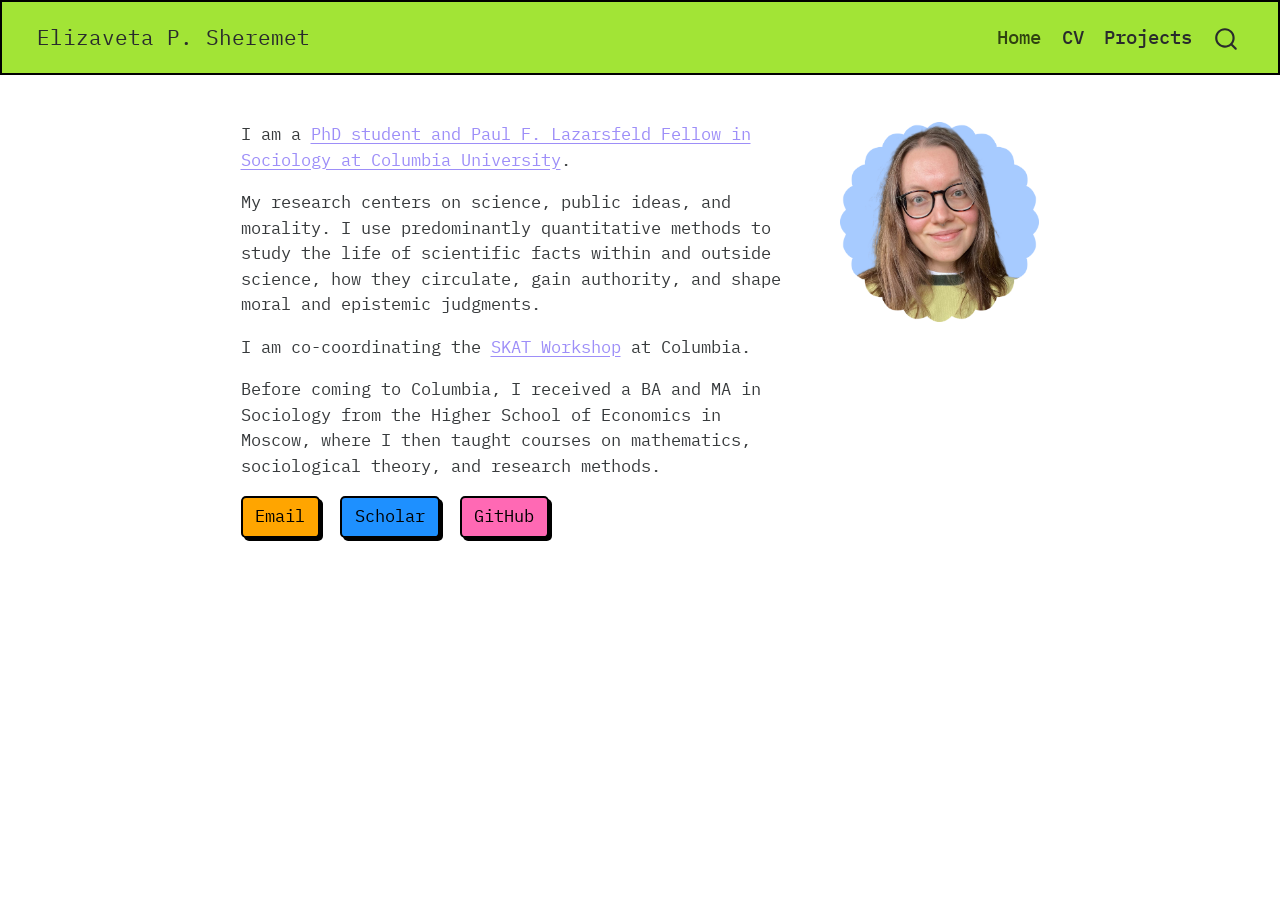
==== index.html @ 7d517378 "Built site for gh-pages" ====
<!DOCTYPE html>
<html xmlns="http://www.w3.org/1999/xhtml" lang="en" xml:lang="en"><head>

<meta charset="utf-8">
<meta name="generator" content="quarto-1.8.25">

<meta name="viewport" content="width=device-width, initial-scale=1.0, user-scalable=yes">


<title>Elizaveta P. Sheremet</title>
<style>
code{white-space: pre-wrap;}
span.smallcaps{font-variant: small-caps;}
div.columns{display: flex; gap: min(4vw, 1.5em);}
div.column{flex: auto; overflow-x: auto;}
div.hanging-indent{margin-left: 1.5em; text-indent: -1.5em;}
ul.task-list{list-style: none;}
ul.task-list li input[type="checkbox"] {
  width: 0.8em;
  margin: 0 0.8em 0.2em -1em; /* quarto-specific, see https://github.com/quarto-dev/quarto-cli/issues/4556 */ 
  vertical-align: middle;
}
</style>


<script src="site_libs/quarto-nav/quarto-nav.js"></script>
<script src="site_libs/quarto-nav/headroom.min.js"></script>
<script src="site_libs/clipboard/clipboard.min.js"></script>
<script src="site_libs/quarto-search/autocomplete.umd.js"></script>
<script src="site_libs/quarto-search/fuse.min.js"></script>
<script src="site_libs/quarto-search/quarto-search.js"></script>
<meta name="quarto:offset" content="./">
<link href="./favicon.ico" rel="icon">
<script src="site_libs/quarto-html/quarto.js" type="module"></script>
<script src="site_libs/quarto-html/tabsets/tabsets.js" type="module"></script>
<script src="site_libs/quarto-html/axe/axe-check.js" type="module"></script>
<script src="site_libs/quarto-html/popper.min.js"></script>
<script src="site_libs/quarto-html/tippy.umd.min.js"></script>
<script src="site_libs/quarto-html/anchor.min.js"></script>
<link href="site_libs/quarto-html/tippy.css" rel="stylesheet">
<link href="site_libs/quarto-html/quarto-syntax-highlighting-7b89279ff1a6dce999919e0e67d4d9ec.css" rel="stylesheet" id="quarto-text-highlighting-styles">
<script src="site_libs/bootstrap/bootstrap.min.js"></script>
<link href="site_libs/bootstrap/bootstrap-icons.css" rel="stylesheet">
<link href="site_libs/bootstrap/bootstrap-4eac4ff48088df98a151ddc6c1bdc7be.min.css" rel="stylesheet" append-hash="true" id="quarto-bootstrap" data-mode="light">
<script id="quarto-search-options" type="application/json">{
  "location": "navbar",
  "copy-button": false,
  "collapse-after": 3,
  "panel-placement": "end",
  "type": "overlay",
  "limit": 50,
  "keyboard-shortcut": [
    "f",
    "/",
    "s"
  ],
  "show-item-context": false,
  "language": {
    "search-no-results-text": "No results",
    "search-matching-documents-text": "matching documents",
    "search-copy-link-title": "Copy link to search",
    "search-hide-matches-text": "Hide additional matches",
    "search-more-match-text": "more match in this document",
    "search-more-matches-text": "more matches in this document",
    "search-clear-button-title": "Clear",
    "search-text-placeholder": "",
    "search-detached-cancel-button-title": "Cancel",
    "search-submit-button-title": "Submit",
    "search-label": "Search"
  }
}</script>
<meta name="google-site-verification" content="LUNtEe6tqJb_b_7XhsqfOBfBvBgoexMT283a1C5HyC0">


</head>

<body class="nav-fixed fullcontent quarto-light">

<div id="quarto-search-results"></div>
  <header id="quarto-header" class="headroom fixed-top">
    <nav class="navbar navbar-expand-lg " data-bs-theme="dark">
      <div class="navbar-container container-fluid">
      <div class="navbar-brand-container mx-auto">
    <a href="./index.html" class="navbar-brand navbar-brand-logo">
    </a>
    <a class="navbar-brand" href="./index.html">
    <span class="navbar-title">Elizaveta P. Sheremet</span>
    </a>
  </div>
            <div id="quarto-search" class="" title="Search"></div>
          <button class="navbar-toggler" type="button" data-bs-toggle="collapse" data-bs-target="#navbarCollapse" aria-controls="navbarCollapse" role="menu" aria-expanded="false" aria-label="Toggle navigation" onclick="if (window.quartoToggleHeadroom) { window.quartoToggleHeadroom(); }">
  <span class="navbar-toggler-icon"></span>
</button>
          <div class="collapse navbar-collapse" id="navbarCollapse">
            <ul class="navbar-nav navbar-nav-scroll ms-auto">
  <li class="nav-item">
    <a class="nav-link active" href="./index.html" aria-current="page"> 
<span class="menu-text">Home</span></a>
  </li>  
  <li class="nav-item">
    <a class="nav-link" href="./cv.html"> 
<span class="menu-text">CV</span></a>
  </li>  
  <li class="nav-item">
    <a class="nav-link" href="./projects.html"> 
<span class="menu-text">Projects</span></a>
  </li>  
</ul>
          </div> <!-- /navcollapse -->
            <div class="quarto-navbar-tools">
</div>
      </div> <!-- /container-fluid -->
    </nav>
</header>
<!-- content -->
<div id="quarto-content" class="quarto-container page-columns page-rows-contents page-layout-article page-navbar">
<!-- sidebar -->
<!-- margin-sidebar -->
    
<!-- main -->
<main class="content" id="quarto-document-content"><header id="title-block-header" class="quarto-title-block"></header>




<div class="columns">
<div class="column" style="width:70%;">
<p>I am a <a href="https://sociology.columbia.edu/content/elizaveta-sheremet">PhD student and Paul F. Lazarsfeld Fellow in Sociology at Columbia University</a>.</p>
<p>My research centers on science, public ideas, and morality. I use predominantly quantitative methods to study the life of scientific facts within and outside science, how they circulate, gain authority, and shape moral and epistemic judgments.</p>
<p>I am co-coordinating the <a href="https://trustcollaboratory.org/skat">SKAT Workshop</a> at Columbia.</p>
<p>Before coming to Columbia, I received a BA and MA in Sociology from the Higher School of Economics in Moscow, where I then taught courses on mathematics, sociological theory, and research methods.</p>
</div><div class="column" style="width:5%;">

</div><div class="column" style="width:25%;">
<p><img src="images/liza2.png" class="img-fluid"></p>
</div>
</div>
<div class="d-flex gap-3 flex-wrap">
<p><a class="btn btn-orange" href="mailto:es4132@columbia.edu" role="button"> Email </a></p>
<p><a class="btn btn-blue" href="https://scholar.google.com/citations?user=Q6bDMIllIEoC&amp;hl=en" target="_blank" role="button"> Scholar </a></p>
<p><a class="btn btn-pink" href="https://github.com/lisheremet" target="_blank" role="button"> GitHub </a></p>
</div>



</main> <!-- /main -->
<script id="quarto-html-after-body" type="application/javascript">
  window.document.addEventListener("DOMContentLoaded", function (event) {
    const icon = "";
    const anchorJS = new window.AnchorJS();
    anchorJS.options = {
      placement: 'right',
      icon: icon
    };
    anchorJS.add('.anchored');
    const isCodeAnnotation = (el) => {
      for (const clz of el.classList) {
        if (clz.startsWith('code-annotation-')) {                     
          return true;
        }
      }
      return false;
    }
    const onCopySuccess = function(e) {
      // button target
      const button = e.trigger;
      // don't keep focus
      button.blur();
      // flash "checked"
      button.classList.add('code-copy-button-checked');
      var currentTitle = button.getAttribute("title");
      button.setAttribute("title", "Copied!");
      let tooltip;
      if (window.bootstrap) {
        button.setAttribute("data-bs-toggle", "tooltip");
        button.setAttribute("data-bs-placement", "left");
        button.setAttribute("data-bs-title", "Copied!");
        tooltip = new bootstrap.Tooltip(button, 
          { trigger: "manual", 
            customClass: "code-copy-button-tooltip",
            offset: [0, -8]});
        tooltip.show();    
      }
      setTimeout(function() {
        if (tooltip) {
          tooltip.hide();
          button.removeAttribute("data-bs-title");
          button.removeAttribute("data-bs-toggle");
          button.removeAttribute("data-bs-placement");
        }
        button.setAttribute("title", currentTitle);
        button.classList.remove('code-copy-button-checked');
      }, 1000);
      // clear code selection
      e.clearSelection();
    }
    const getTextToCopy = function(trigger) {
      const outerScaffold = trigger.parentElement.cloneNode(true);
      const codeEl = outerScaffold.querySelector('code');
      for (const childEl of codeEl.children) {
        if (isCodeAnnotation(childEl)) {
          childEl.remove();
        }
      }
      return codeEl.innerText;
    }
    const clipboard = new window.ClipboardJS('.code-copy-button:not([data-in-quarto-modal])', {
      text: getTextToCopy
    });
    clipboard.on('success', onCopySuccess);
    if (window.document.getElementById('quarto-embedded-source-code-modal')) {
      const clipboardModal = new window.ClipboardJS('.code-copy-button[data-in-quarto-modal]', {
        text: getTextToCopy,
        container: window.document.getElementById('quarto-embedded-source-code-modal')
      });
      clipboardModal.on('success', onCopySuccess);
    }
      var localhostRegex = new RegExp(/^(?:http|https):\/\/localhost\:?[0-9]*\//);
      var mailtoRegex = new RegExp(/^mailto:/);
        var filterRegex = new RegExp("https:\/\/lisheremet\.github\.io");
      var isInternal = (href) => {
          return filterRegex.test(href) || localhostRegex.test(href) || mailtoRegex.test(href);
      }
      // Inspect non-navigation links and adorn them if external
     var links = window.document.querySelectorAll('a[href]:not(.nav-link):not(.navbar-brand):not(.toc-action):not(.sidebar-link):not(.sidebar-item-toggle):not(.pagination-link):not(.no-external):not([aria-hidden]):not(.dropdown-item):not(.quarto-navigation-tool):not(.about-link)');
      for (var i=0; i<links.length; i++) {
        const link = links[i];
        if (!isInternal(link.href)) {
          // undo the damage that might have been done by quarto-nav.js in the case of
          // links that we want to consider external
          if (link.dataset.originalHref !== undefined) {
            link.href = link.dataset.originalHref;
          }
        }
      }
    function tippyHover(el, contentFn, onTriggerFn, onUntriggerFn) {
      const config = {
        allowHTML: true,
        maxWidth: 500,
        delay: 100,
        arrow: false,
        appendTo: function(el) {
            return el.parentElement;
        },
        interactive: true,
        interactiveBorder: 10,
        theme: 'quarto',
        placement: 'bottom-start',
      };
      if (contentFn) {
        config.content = contentFn;
      }
      if (onTriggerFn) {
        config.onTrigger = onTriggerFn;
      }
      if (onUntriggerFn) {
        config.onUntrigger = onUntriggerFn;
      }
      window.tippy(el, config); 
    }
    const noterefs = window.document.querySelectorAll('a[role="doc-noteref"]');
    for (var i=0; i<noterefs.length; i++) {
      const ref = noterefs[i];
      tippyHover(ref, function() {
        // use id or data attribute instead here
        let href = ref.getAttribute('data-footnote-href') || ref.getAttribute('href');
        try { href = new URL(href).hash; } catch {}
        const id = href.replace(/^#\/?/, "");
        const note = window.document.getElementById(id);
        if (note) {
          return note.innerHTML;
        } else {
          return "";
        }
      });
    }
    const xrefs = window.document.querySelectorAll('a.quarto-xref');
    const processXRef = (id, note) => {
      // Strip column container classes
      const stripColumnClz = (el) => {
        el.classList.remove("page-full", "page-columns");
        if (el.children) {
          for (const child of el.children) {
            stripColumnClz(child);
          }
        }
      }
      stripColumnClz(note)
      if (id === null || id.startsWith('sec-')) {
        // Special case sections, only their first couple elements
        const container = document.createElement("div");
        if (note.children && note.children.length > 2) {
          container.appendChild(note.children[0].cloneNode(true));
          for (let i = 1; i < note.children.length; i++) {
            const child = note.children[i];
            if (child.tagName === "P" && child.innerText === "") {
              continue;
            } else {
              container.appendChild(child.cloneNode(true));
              break;
            }
          }
          if (window.Quarto?.typesetMath) {
            window.Quarto.typesetMath(container);
          }
          return container.innerHTML
        } else {
          if (window.Quarto?.typesetMath) {
            window.Quarto.typesetMath(note);
          }
          return note.innerHTML;
        }
      } else {
        // Remove any anchor links if they are present
        const anchorLink = note.querySelector('a.anchorjs-link');
        if (anchorLink) {
          anchorLink.remove();
        }
        if (window.Quarto?.typesetMath) {
          window.Quarto.typesetMath(note);
        }
        if (note.classList.contains("callout")) {
          return note.outerHTML;
        } else {
          return note.innerHTML;
        }
      }
    }
    for (var i=0; i<xrefs.length; i++) {
      const xref = xrefs[i];
      tippyHover(xref, undefined, function(instance) {
        instance.disable();
        let url = xref.getAttribute('href');
        let hash = undefined; 
        if (url.startsWith('#')) {
          hash = url;
        } else {
          try { hash = new URL(url).hash; } catch {}
        }
        if (hash) {
          const id = hash.replace(/^#\/?/, "");
          const note = window.document.getElementById(id);
          if (note !== null) {
            try {
              const html = processXRef(id, note.cloneNode(true));
              instance.setContent(html);
            } finally {
              instance.enable();
              instance.show();
            }
          } else {
            // See if we can fetch this
            fetch(url.split('#')[0])
            .then(res => res.text())
            .then(html => {
              const parser = new DOMParser();
              const htmlDoc = parser.parseFromString(html, "text/html");
              const note = htmlDoc.getElementById(id);
              if (note !== null) {
                const html = processXRef(id, note);
                instance.setContent(html);
              } 
            }).finally(() => {
              instance.enable();
              instance.show();
            });
          }
        } else {
          // See if we can fetch a full url (with no hash to target)
          // This is a special case and we should probably do some content thinning / targeting
          fetch(url)
          .then(res => res.text())
          .then(html => {
            const parser = new DOMParser();
            const htmlDoc = parser.parseFromString(html, "text/html");
            const note = htmlDoc.querySelector('main.content');
            if (note !== null) {
              // This should only happen for chapter cross references
              // (since there is no id in the URL)
              // remove the first header
              if (note.children.length > 0 && note.children[0].tagName === "HEADER") {
                note.children[0].remove();
              }
              const html = processXRef(null, note);
              instance.setContent(html);
            } 
          }).finally(() => {
            instance.enable();
            instance.show();
          });
        }
      }, function(instance) {
      });
    }
        let selectedAnnoteEl;
        const selectorForAnnotation = ( cell, annotation) => {
          let cellAttr = 'data-code-cell="' + cell + '"';
          let lineAttr = 'data-code-annotation="' +  annotation + '"';
          const selector = 'span[' + cellAttr + '][' + lineAttr + ']';
          return selector;
        }
        const selectCodeLines = (annoteEl) => {
          const doc = window.document;
          const targetCell = annoteEl.getAttribute("data-target-cell");
          const targetAnnotation = annoteEl.getAttribute("data-target-annotation");
          const annoteSpan = window.document.querySelector(selectorForAnnotation(targetCell, targetAnnotation));
          const lines = annoteSpan.getAttribute("data-code-lines").split(",");
          const lineIds = lines.map((line) => {
            return targetCell + "-" + line;
          })
          let top = null;
          let height = null;
          let parent = null;
          if (lineIds.length > 0) {
              //compute the position of the single el (top and bottom and make a div)
              const el = window.document.getElementById(lineIds[0]);
              top = el.offsetTop;
              height = el.offsetHeight;
              parent = el.parentElement.parentElement;
            if (lineIds.length > 1) {
              const lastEl = window.document.getElementById(lineIds[lineIds.length - 1]);
              const bottom = lastEl.offsetTop + lastEl.offsetHeight;
              height = bottom - top;
            }
            if (top !== null && height !== null && parent !== null) {
              // cook up a div (if necessary) and position it 
              let div = window.document.getElementById("code-annotation-line-highlight");
              if (div === null) {
                div = window.document.createElement("div");
                div.setAttribute("id", "code-annotation-line-highlight");
                div.style.position = 'absolute';
                parent.appendChild(div);
              }
              div.style.top = top - 2 + "px";
              div.style.height = height + 4 + "px";
              div.style.left = 0;
              let gutterDiv = window.document.getElementById("code-annotation-line-highlight-gutter");
              if (gutterDiv === null) {
                gutterDiv = window.document.createElement("div");
                gutterDiv.setAttribute("id", "code-annotation-line-highlight-gutter");
                gutterDiv.style.position = 'absolute';
                const codeCell = window.document.getElementById(targetCell);
                const gutter = codeCell.querySelector('.code-annotation-gutter');
                gutter.appendChild(gutterDiv);
              }
              gutterDiv.style.top = top - 2 + "px";
              gutterDiv.style.height = height + 4 + "px";
            }
            selectedAnnoteEl = annoteEl;
          }
        };
        const unselectCodeLines = () => {
          const elementsIds = ["code-annotation-line-highlight", "code-annotation-line-highlight-gutter"];
          elementsIds.forEach((elId) => {
            const div = window.document.getElementById(elId);
            if (div) {
              div.remove();
            }
          });
          selectedAnnoteEl = undefined;
        };
          // Handle positioning of the toggle
      window.addEventListener(
        "resize",
        throttle(() => {
          elRect = undefined;
          if (selectedAnnoteEl) {
            selectCodeLines(selectedAnnoteEl);
          }
        }, 10)
      );
      function throttle(fn, ms) {
      let throttle = false;
      let timer;
        return (...args) => {
          if(!throttle) { // first call gets through
              fn.apply(this, args);
              throttle = true;
          } else { // all the others get throttled
              if(timer) clearTimeout(timer); // cancel #2
              timer = setTimeout(() => {
                fn.apply(this, args);
                timer = throttle = false;
              }, ms);
          }
        };
      }
        // Attach click handler to the DT
        const annoteDls = window.document.querySelectorAll('dt[data-target-cell]');
        for (const annoteDlNode of annoteDls) {
          annoteDlNode.addEventListener('click', (event) => {
            const clickedEl = event.target;
            if (clickedEl !== selectedAnnoteEl) {
              unselectCodeLines();
              const activeEl = window.document.querySelector('dt[data-target-cell].code-annotation-active');
              if (activeEl) {
                activeEl.classList.remove('code-annotation-active');
              }
              selectCodeLines(clickedEl);
              clickedEl.classList.add('code-annotation-active');
            } else {
              // Unselect the line
              unselectCodeLines();
              clickedEl.classList.remove('code-annotation-active');
            }
          });
        }
    const findCites = (el) => {
      const parentEl = el.parentElement;
      if (parentEl) {
        const cites = parentEl.dataset.cites;
        if (cites) {
          return {
            el,
            cites: cites.split(' ')
          };
        } else {
          return findCites(el.parentElement)
        }
      } else {
        return undefined;
      }
    };
    var bibliorefs = window.document.querySelectorAll('a[role="doc-biblioref"]');
    for (var i=0; i<bibliorefs.length; i++) {
      const ref = bibliorefs[i];
      const citeInfo = findCites(ref);
      if (citeInfo) {
        tippyHover(citeInfo.el, function() {
          var popup = window.document.createElement('div');
          citeInfo.cites.forEach(function(cite) {
            var citeDiv = window.document.createElement('div');
            citeDiv.classList.add('hanging-indent');
            citeDiv.classList.add('csl-entry');
            var biblioDiv = window.document.getElementById('ref-' + cite);
            if (biblioDiv) {
              citeDiv.innerHTML = biblioDiv.innerHTML;
            }
            popup.appendChild(citeDiv);
          });
          return popup.innerHTML;
        });
      }
    }
  });
  </script>
</div> <!-- /content -->




</body></html>
---- site_libs/quarto-html/tippy.css ----
.tippy-box[data-animation=fade][data-state=hidden]{opacity:0}[data-tippy-root]{max-width:calc(100vw - 10px)}.tippy-box{position:relative;background-color:#333;color:#fff;border-radius:4px;font-size:14px;line-height:1.4;white-space:normal;outline:0;transition-property:transform,visibility,opacity}.tippy-box[data-placement^=top]>.tippy-arrow{bottom:0}.tippy-box[data-placement^=top]>.tippy-arrow:before{bottom:-7px;left:0;border-width:8px 8px 0;border-top-color:initial;transform-origin:center top}.tippy-box[data-placement^=bottom]>.tippy-arrow{top:0}.tippy-box[data-placement^=bottom]>.tippy-arrow:before{top:-7px;left:0;border-width:0 8px 8px;border-bottom-color:initial;transform-origin:center bottom}.tippy-box[data-placement^=left]>.tippy-arrow{right:0}.tippy-box[data-placement^=left]>.tippy-arrow:before{border-width:8px 0 8px 8px;border-left-color:initial;right:-7px;transform-origin:center left}.tippy-box[data-placement^=right]>.tippy-arrow{left:0}.tippy-box[data-placement^=right]>.tippy-arrow:before{left:-7px;border-width:8px 8px 8px 0;border-right-color:initial;transform-origin:center right}.tippy-box[data-inertia][data-state=visible]{transition-timing-function:cubic-bezier(.54,1.5,.38,1.11)}.tippy-arrow{width:16px;height:16px;color:#333}.tippy-arrow:before{content:"";position:absolute;border-color:transparent;border-style:solid}.tippy-content{position:relative;padding:5px 9px;z-index:1}
---- site_libs/quarto-html/quarto-syntax-highlighting-7b89279ff1a6dce999919e0e67d4d9ec.css ----
/* quarto syntax highlight colors */
:root {
  --quarto-hl-ot-color: #003B4F;
  --quarto-hl-at-color: #657422;
  --quarto-hl-ss-color: #20794D;
  --quarto-hl-an-color: #5E5E5E;
  --quarto-hl-fu-color: #4758AB;
  --quarto-hl-st-color: #20794D;
  --quarto-hl-cf-color: #003B4F;
  --quarto-hl-op-color: #5E5E5E;
  --quarto-hl-er-color: #AD0000;
  --quarto-hl-bn-color: #AD0000;
  --quarto-hl-al-color: #AD0000;
  --quarto-hl-va-color: #111111;
  --quarto-hl-bu-color: inherit;
  --quarto-hl-ex-color: inherit;
  --quarto-hl-pp-color: #AD0000;
  --quarto-hl-in-color: #5E5E5E;
  --quarto-hl-vs-color: #20794D;
  --quarto-hl-wa-color: #5E5E5E;
  --quarto-hl-do-color: #5E5E5E;
  --quarto-hl-im-color: #00769E;
  --quarto-hl-ch-color: #20794D;
  --quarto-hl-dt-color: #AD0000;
  --quarto-hl-fl-color: #AD0000;
  --quarto-hl-co-color: #5E5E5E;
  --quarto-hl-cv-color: #5E5E5E;
  --quarto-hl-cn-color: #8f5902;
  --quarto-hl-sc-color: #5E5E5E;
  --quarto-hl-dv-color: #AD0000;
  --quarto-hl-kw-color: #003B4F;
}

/* other quarto variables */
:root {
  --quarto-font-monospace: SFMono-Regular, Menlo, Monaco, Consolas, "Liberation Mono", "Courier New", monospace;
}

/* syntax highlight based on Pandoc's rules */
pre > code.sourceCode > span {
  color: #003B4F;
}

code.sourceCode > span {
  color: #003B4F;
}

div.sourceCode,
div.sourceCode pre.sourceCode {
  color: #003B4F;
}

/* Normal */
code span {
  color: #003B4F;
}

/* Alert */
code span.al {
  color: #AD0000;
  font-style: inherit;
}

/* Annotation */
code span.an {
  color: #5E5E5E;
  font-style: inherit;
}

/* Attribute */
code span.at {
  color: #657422;
  font-style: inherit;
}

/* BaseN */
code span.bn {
  color: #AD0000;
  font-style: inherit;
}

/* BuiltIn */
code span.bu {
  font-style: inherit;
}

/* ControlFlow */
code span.cf {
  color: #003B4F;
  font-weight: bold;
  font-style: inherit;
}

/* Char */
code span.ch {
  color: #20794D;
  font-style: inherit;
}

/* Constant */
code span.cn {
  color: #8f5902;
  font-style: inherit;
}

/* Comment */
code span.co {
  color: #5E5E5E;
  font-style: inherit;
}

/* CommentVar */
code span.cv {
  color: #5E5E5E;
  font-style: italic;
}

/* Documentation */
code span.do {
  color: #5E5E5E;
  font-style: italic;
}

/* DataType */
code span.dt {
  color: #AD0000;
  font-style: inherit;
}

/* DecVal */
code span.dv {
  color: #AD0000;
  font-style: inherit;
}

/* Error */
code span.er {
  color: #AD0000;
  font-style: inherit;
}

/* Extension */
code span.ex {
  font-style: inherit;
}

/* Float */
code span.fl {
  color: #AD0000;
  font-style: inherit;
}

/* Function */
code span.fu {
  color: #4758AB;
  font-style: inherit;
}

/* Import */
code span.im {
  color: #00769E;
  font-style: inherit;
}

/* Information */
code span.in {
  color: #5E5E5E;
  font-style: inherit;
}

/* Keyword */
code span.kw {
  color: #003B4F;
  font-weight: bold;
  font-style: inherit;
}

/* Operator */
code span.op {
  color: #5E5E5E;
  font-style: inherit;
}

/* Other */
code span.ot {
  color: #003B4F;
  font-style: inherit;
}

/* Preprocessor */
code span.pp {
  color: #AD0000;
  font-style: inherit;
}

/* SpecialChar */
code span.sc {
  color: #5E5E5E;
  font-style: inherit;
}

/* SpecialString */
code span.ss {
  color: #20794D;
  font-style: inherit;
}

/* String */
code span.st {
  color: #20794D;
  font-style: inherit;
}

/* Variable */
code span.va {
  color: #111111;
  font-style: inherit;
}

/* VerbatimString */
code span.vs {
  color: #20794D;
  font-style: inherit;
}

/* Warning */
code span.wa {
  color: #5E5E5E;
  font-style: italic;
}

.prevent-inlining {
  content: "</";
}

/*# sourceMappingURL=3944bc705cfaf4c80e56f77c5205168a.css.map */
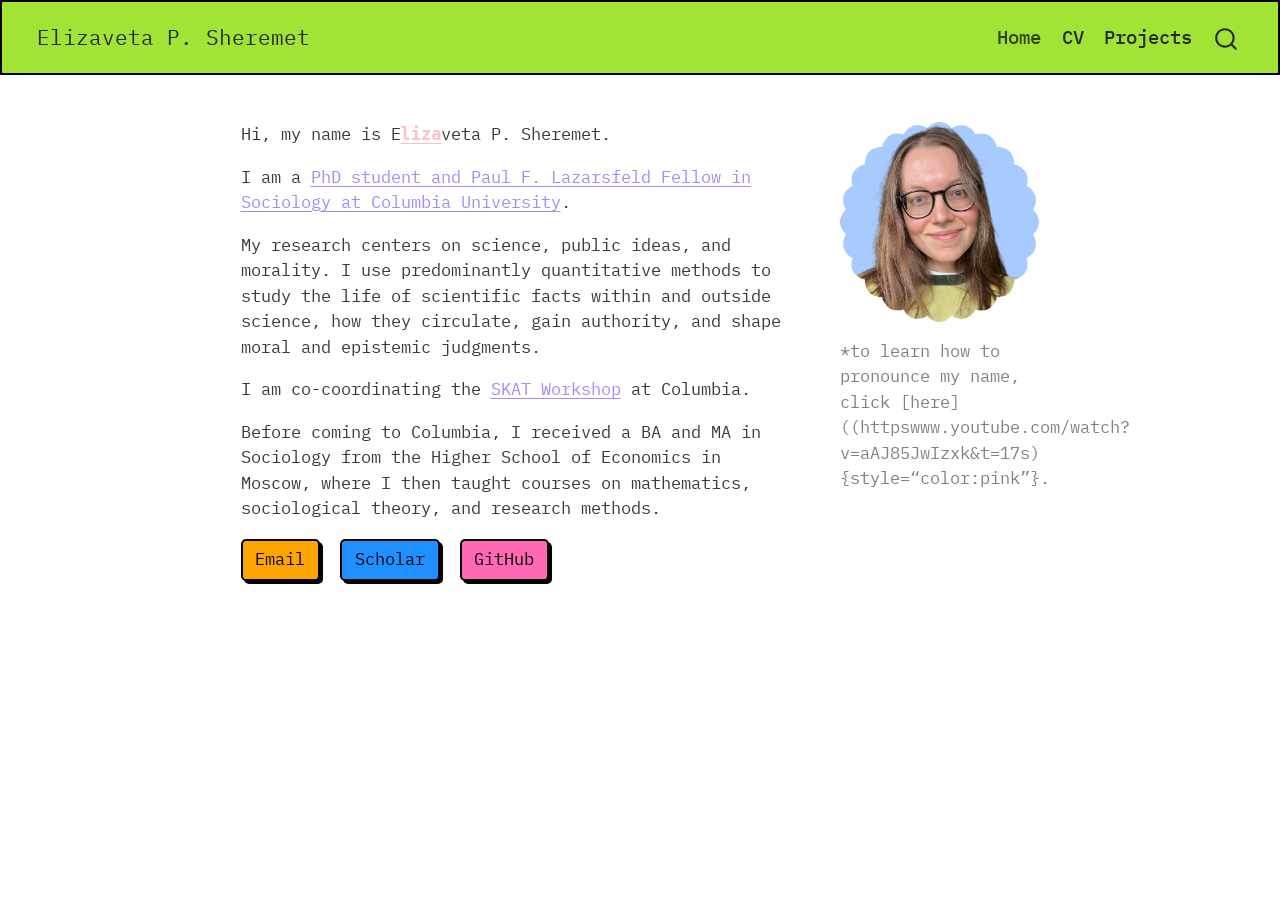
==== commit efb7f4a7: "Built site for gh-pages" ====
--- a/index.html
+++ b/index.html
@@ -125,6 +125,7 @@
 
 <div class="columns">
 <div class="column" style="width:70%;">
+<p>Hi, my name is E<a href="https://www.youtube.com/watch?v=aAJ85JwIzxk&amp;t=17s" style="color:pink"><strong>liza</strong></a>veta P. Sheremet.</p>
 <p>I am a <a href="https://sociology.columbia.edu/content/elizaveta-sheremet">PhD student and Paul F. Lazarsfeld Fellow in Sociology at Columbia University</a>.</p>
 <p>My research centers on science, public ideas, and morality. I use predominantly quantitative methods to study the life of scientific facts within and outside science, how they circulate, gain authority, and shape moral and epistemic judgments.</p>
 <p>I am co-coordinating the <a href="https://trustcollaboratory.org/skat">SKAT Workshop</a> at Columbia.</p>
@@ -133,6 +134,9 @@
 
 </div><div class="column" style="width:25%;">
 <p><img src="images/liza2.png" class="img-fluid"></p>
+<div style="color: gray">
+<p>*to learn how to pronounce my name, click [here]((httpswww.youtube.com/watch?v=aAJ85JwIzxk&amp;t=17s){style=“color:pink”}.</p>
+</div>
 </div>
 </div>
 <div class="d-flex gap-3 flex-wrap">
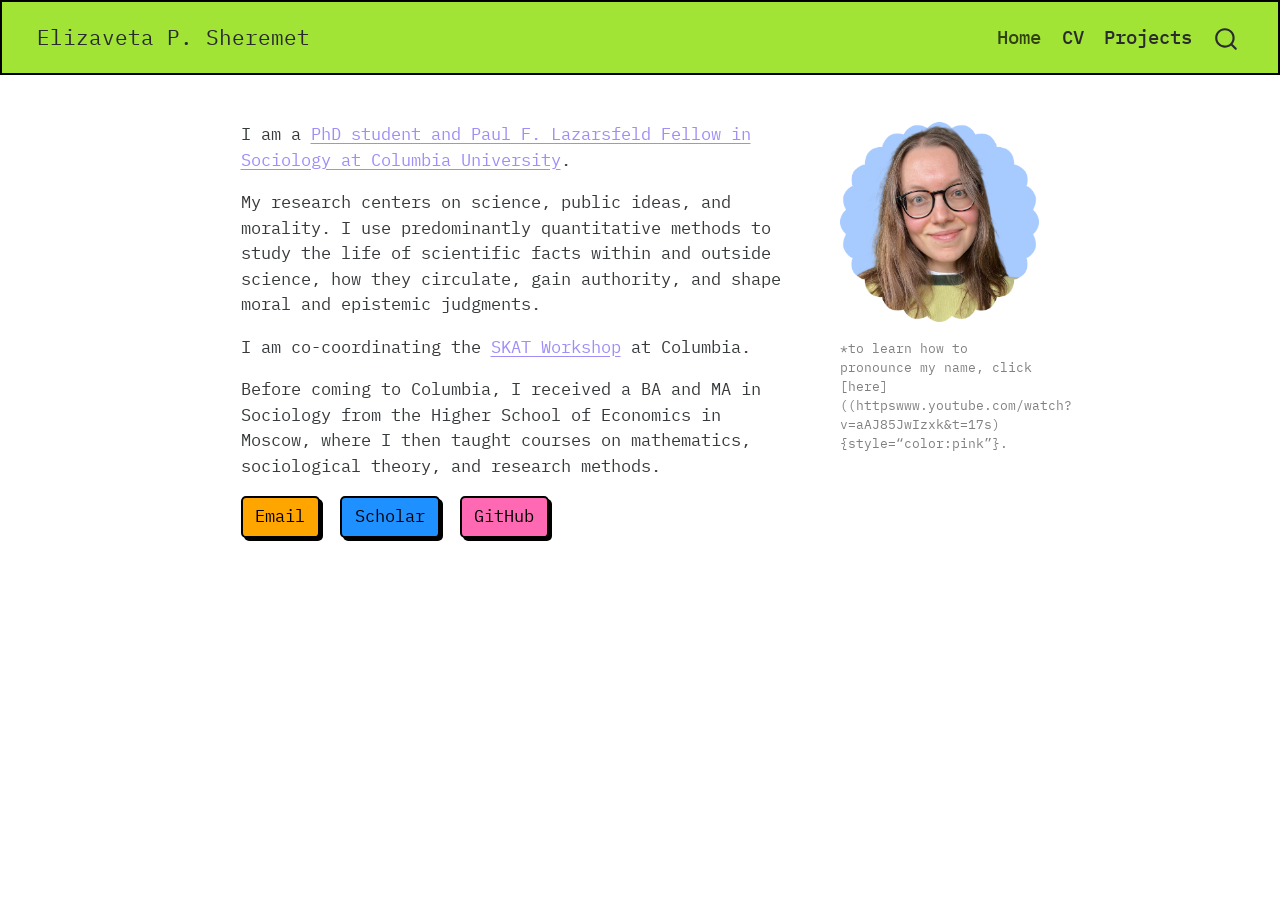
==== commit 9374f66c: "Built site for gh-pages" ====
--- a/index.html
+++ b/index.html
@@ -125,7 +125,6 @@
 
 <div class="columns">
 <div class="column" style="width:70%;">
-<p>Hi, my name is E<a href="https://www.youtube.com/watch?v=aAJ85JwIzxk&amp;t=17s" style="color:pink"><strong>liza</strong></a>veta P. Sheremet.</p>
 <p>I am a <a href="https://sociology.columbia.edu/content/elizaveta-sheremet">PhD student and Paul F. Lazarsfeld Fellow in Sociology at Columbia University</a>.</p>
 <p>My research centers on science, public ideas, and morality. I use predominantly quantitative methods to study the life of scientific facts within and outside science, how they circulate, gain authority, and shape moral and epistemic judgments.</p>
 <p>I am co-coordinating the <a href="https://trustcollaboratory.org/skat">SKAT Workshop</a> at Columbia.</p>
@@ -134,7 +133,7 @@
 
 </div><div class="column" style="width:25%;">
 <p><img src="images/liza2.png" class="img-fluid"></p>
-<div style="color: gray">
+<div style="font-size: 75%; color: gray">
 <p>*to learn how to pronounce my name, click [here]((httpswww.youtube.com/watch?v=aAJ85JwIzxk&amp;t=17s){style=“color:pink”}.</p>
 </div>
 </div>
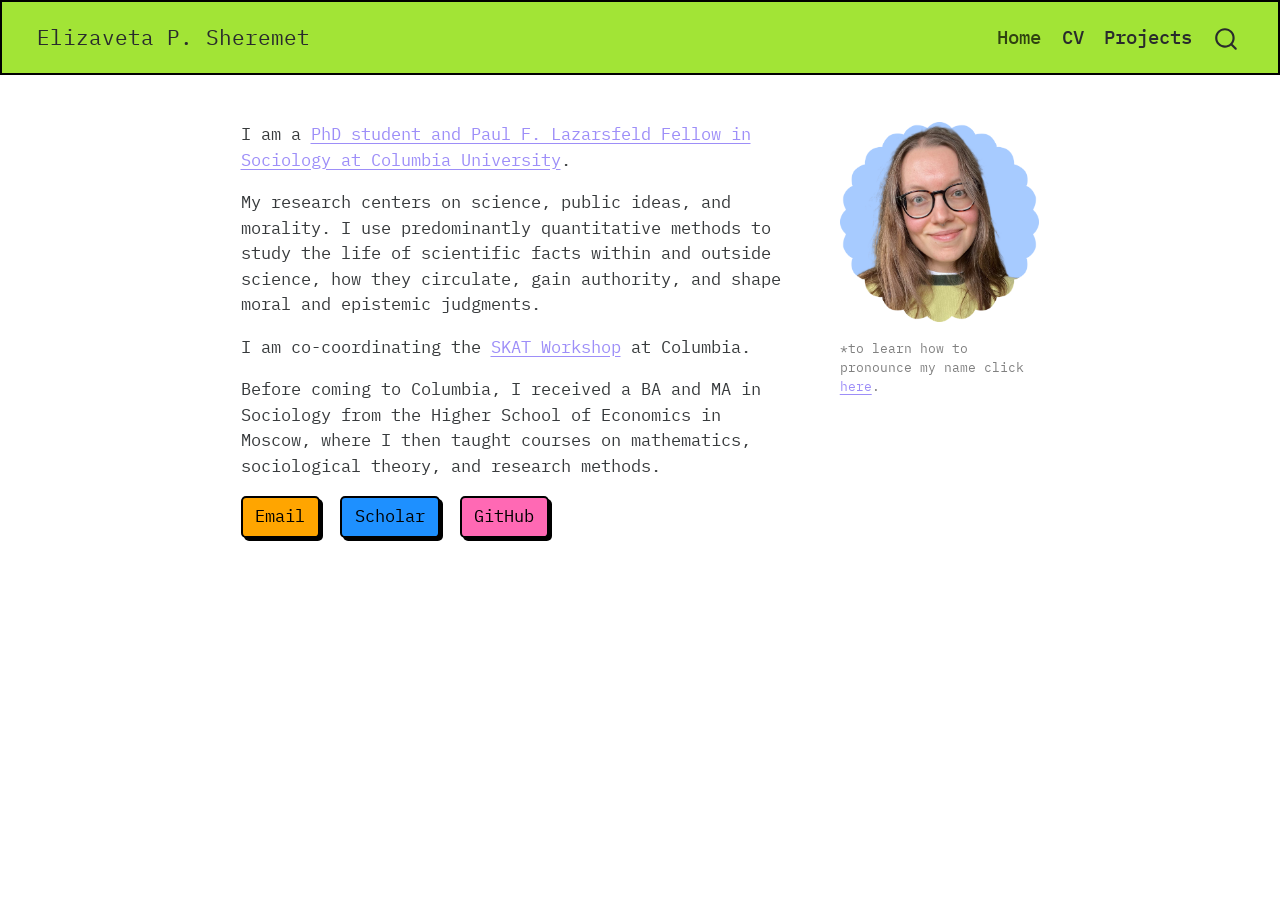
==== commit c536515a: "Built site for gh-pages" ====
--- a/index.html
+++ b/index.html
@@ -134,7 +134,7 @@
 </div><div class="column" style="width:25%;">
 <p><img src="images/liza2.png" class="img-fluid"></p>
 <div style="font-size: 75%; color: gray">
-<p>*to learn how to pronounce my name, click [here]((httpswww.youtube.com/watch?v=aAJ85JwIzxk&amp;t=17s){style=“color:pink”}.</p>
+<p>*to learn how to pronounce my name click <a href="https.www.youtube.com/watch?v=aAJ85JwIzxk&amp;t=17s">here</a>.</p>
 </div>
 </div>
 </div>
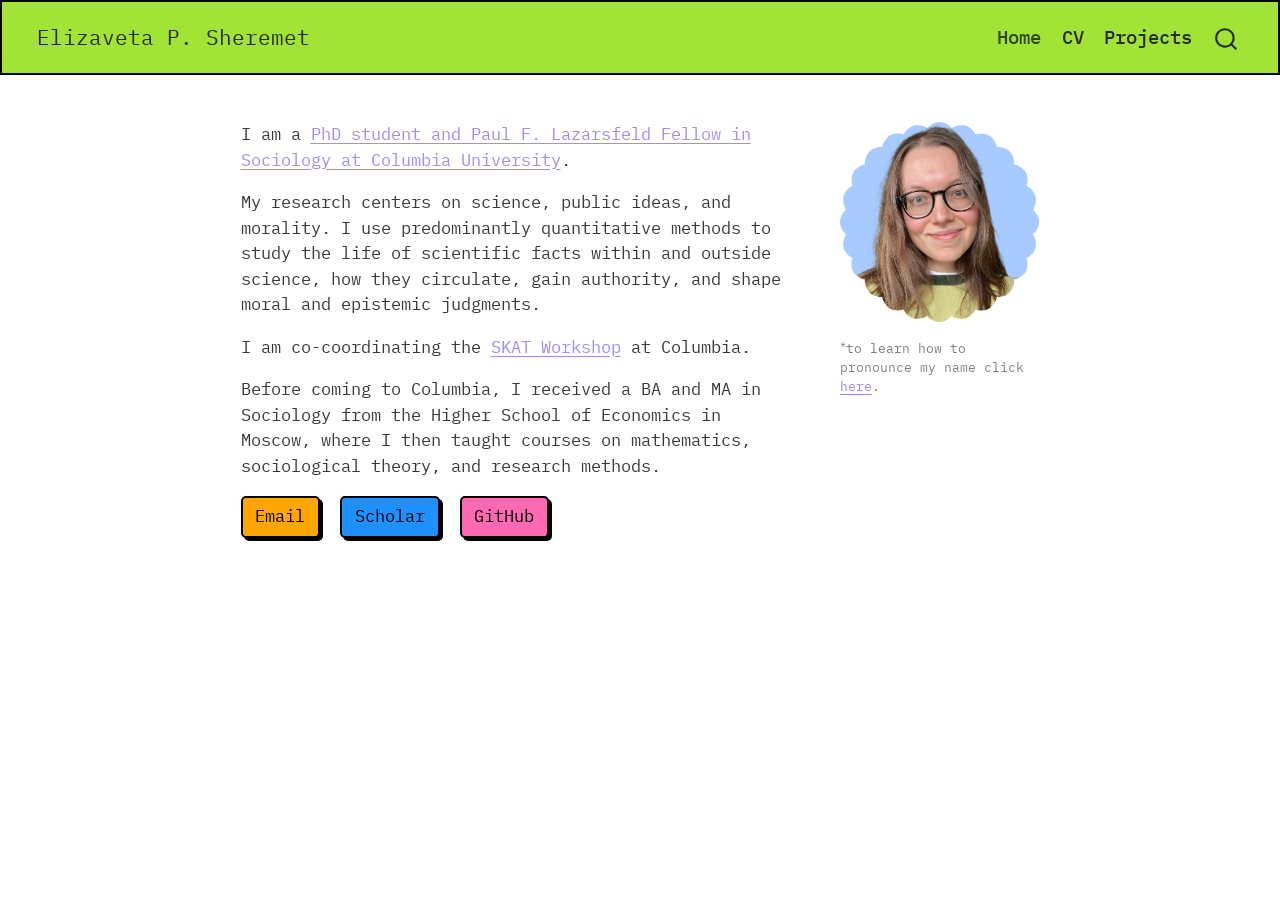
==== commit bb3c8377: "Built site for gh-pages" ====
--- a/index.html
+++ b/index.html
@@ -134,7 +134,7 @@
 </div><div class="column" style="width:25%;">
 <p><img src="images/liza2.png" class="img-fluid"></p>
 <div style="font-size: 75%; color: gray">
-<p>*to learn how to pronounce my name click <a href="https.www.youtube.com/watch?v=aAJ85JwIzxk&amp;t=17s">here</a>.</p>
+<p><sup>*</sup>to learn how to pronounce my name click <a href="https://www.youtube.com/watch?v=aAJ85JwIzxk&amp;t=17s">here</a>.</p>
 </div>
 </div>
 </div>
